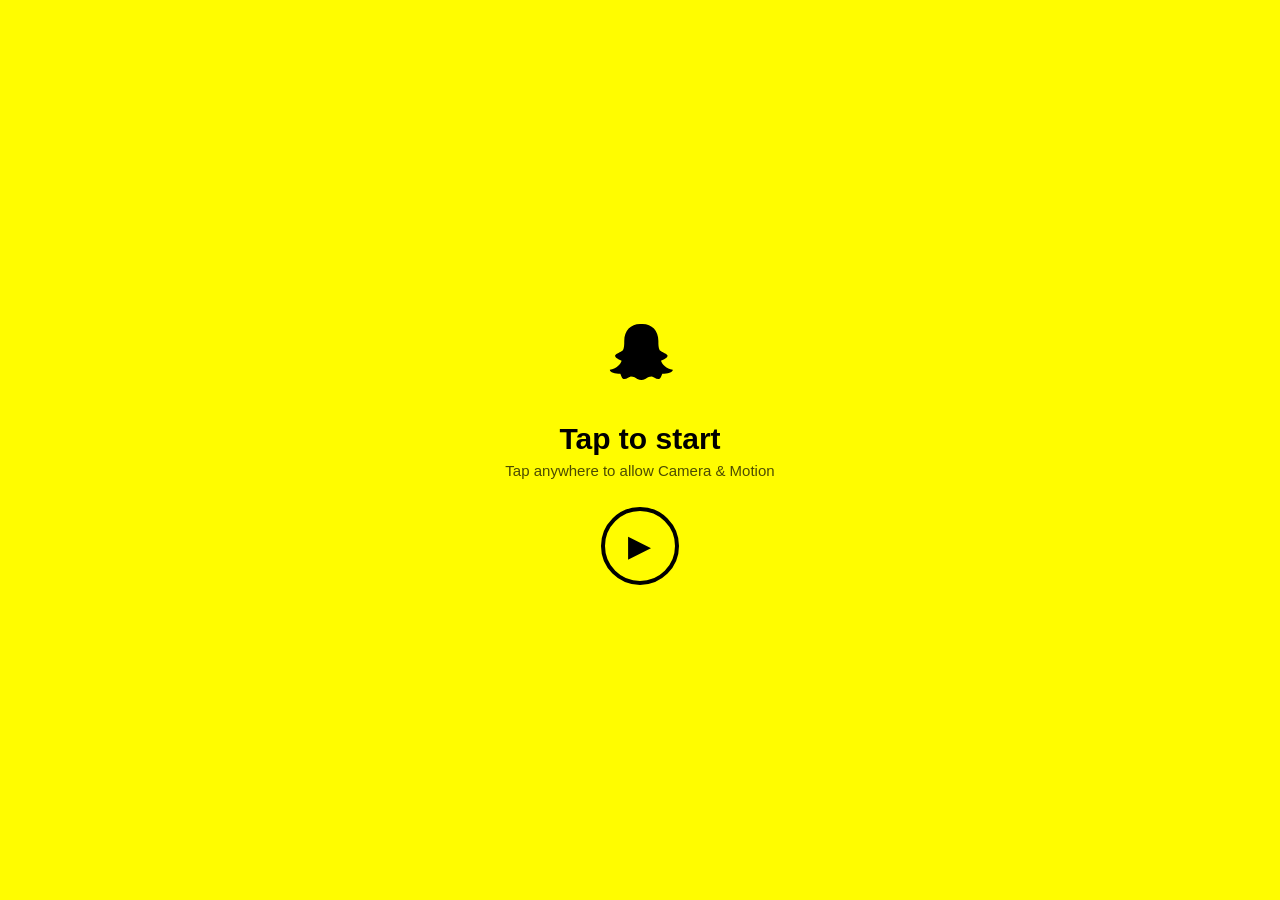
==== index.html @ 88a5bf73 "Snap Flip — iPhone gyroscope magic-trick PWA Snapchat-style camera lookalike that reveals an audienc" ====
<!DOCTYPE html>
<html lang="en" dir="ltr">
<head>
  <meta charset="UTF-8" />
  <meta name="viewport" content="width=device-width, initial-scale=1.0, maximum-scale=1.0, user-scalable=no, viewport-fit=cover" />
  <title>Snapchat</title>

  <!-- PWA / iOS fullscreen -->
  <link rel="manifest" href="manifest.json" />
  <meta name="theme-color" content="#000000" />
  <meta name="apple-mobile-web-app-capable" content="yes" />
  <meta name="apple-mobile-web-app-status-bar-style" content="black-translucent" />
  <meta name="apple-mobile-web-app-title" content="Snapchat" />
  <link rel="apple-touch-icon" href="icons/icon-180.png" />

  <link rel="stylesheet" href="styles.css" />
</head>
<body>

  <!-- ================= START / PERMISSION SCREEN ================= -->
  <section id="start-screen" class="screen active">
    <div class="start-inner">
      <div class="start-logo">
        <svg viewBox="0 0 64 64" width="84" height="84" aria-hidden="true">
          <path d="M32 6c-7 0-12 5-12 13 0 3 0 5-1 7-2 2-5 2-6 4 0 2 3 3 5 4-1 3-4 6-9 7 0 2 4 3 8 3 1 2 1 4 3 4 2 0 4-2 5-2 2 0 4 1 5 2 2 1 4 1 6 0 1-1 3-2 5-2 1 0 3 2 5 2 2 0 2-2 3-4 4 0 8-1 8-3-5-1-8-4-9-7 2-1 5-2 5-4-1-2-4-2-6-4-1-2-1-4-1-7 0-8-5-13-12-13z" fill="#000"/>
        </svg>
      </div>
      <h1 class="start-title">Tap to start</h1>
      <p class="start-sub">Tap anywhere to allow Camera &amp; Motion</p>
      <button id="start-btn" class="start-btn">▶</button>
      <p id="start-error" class="start-error" hidden></p>
    </div>
  </section>

  <!-- ================= LIVE CAMERA SCREEN ================= -->
  <section id="camera-screen" class="screen">
    <video id="video" playsinline autoplay muted></video>

    <!-- top bar -->
    <div class="top-bar safe-top">
      <button class="icon-btn profile-btn" aria-label="profile">
        <span class="profile-circle"></span>
      </button>
      <div class="top-search"><span>🔍 Search</span></div>
      <div class="top-right">
        <button class="icon-btn" id="flash-btn" aria-label="flash">⚡</button>
        <button class="icon-btn" aria-label="more">⋯</button>
      </div>
    </div>

    <!-- side rail (decorative) -->
    <div class="side-rail">
      <button class="rail-btn" aria-label="emoji">😀</button>
      <button class="rail-btn" aria-label="memories">🗂️</button>
      <button class="rail-btn" aria-label="effects">✨</button>
    </div>

    <!-- bottom: shutter -->
    <div class="bottom-bar safe-bottom">
      <button class="thumb-btn" aria-label="memories"></button>
      <button id="capture-btn" class="capture-btn" aria-label="capture"><span></span></button>
      <button id="flip-cam-btn" class="flip-btn" aria-label="flip camera">🔄</button>
    </div>

    <!-- secret long-press hotspot to open Practice Mode (transparent) -->
    <div id="secret-hotspot" class="secret-hotspot"></div>
  </section>

  <!-- ================= POST-CAPTURE SCREEN ================= -->
  <section id="capture-screen" class="screen">
    <canvas id="photo"></canvas>

    <!-- handwriting reveal layer -->
    <svg id="reveal" viewBox="0 0 300 460" preserveAspectRatio="xMidYMid meet" aria-hidden="true">
      <g id="reveal-g">
        <path id="reveal-path" fill="none" stroke="#FFFC00" stroke-width="13"
              stroke-linecap="round" stroke-linejoin="round" />
        <circle id="pen-tip" r="7.5" fill="#FFFC00" opacity="0" />
      </g>
    </svg>

    <!-- close button -->
    <button id="close-capture" class="close-btn safe-top" aria-label="close">✕</button>

    <!-- edit rail (decorative) -->
    <div class="edit-rail safe-top">
      <button class="rail-btn" aria-label="text">T</button>
      <button class="rail-btn" aria-label="draw">✎</button>
      <button class="rail-btn" aria-label="sticker">🙂</button>
      <button class="rail-btn" aria-label="scissors">✂️</button>
      <button class="rail-btn" aria-label="save">⬇️</button>
    </div>

    <!-- send button (decorative) -->
    <div class="send-bar safe-bottom">
      <button class="send-btn">Send To <span class="send-arrow">➤</span></button>
    </div>

    <!-- secret long-press hotspot during the show -->
    <div id="secret-hotspot-2" class="secret-hotspot"></div>
  </section>

  <!-- ================= PRACTICE / SETTINGS PANEL ================= -->
  <section id="practice-panel" class="panel">
    <div class="panel-card">
      <div class="panel-head">
        <h2>Practice Mode</h2>
        <button id="practice-close" class="panel-x" aria-label="close">✕</button>
      </div>

      <p class="panel-note">Move the phone to see the detected direction and number live. This screen is secret — never show it to the audience.</p>

      <div class="live-box">
        <div class="live-num" id="live-num">—</div>
        <div class="live-meta">
          <div>Direction: <b id="live-bucket">—</b></div>
          <div>β (fwd/back): <b id="live-beta">0</b>°</div>
          <div>γ (left/right): <b id="live-gamma">0</b>°</div>
        </div>
      </div>

      <h3>Direction → Number map</h3>
      <div class="map-grid" id="map-grid">
        <div class="map-row" data-bucket="beta+"><span>Tilt top edge away (forward)</span><select data-bucket="beta+"></select></div>
        <div class="map-row" data-bucket="beta-"><span>Tilt top edge toward you (back)</span><select data-bucket="beta-"></select></div>
        <div class="map-row" data-bucket="gamma+"><span>Tilt right</span><select data-bucket="gamma+"></select></div>
        <div class="map-row" data-bucket="gamma-"><span>Tilt left</span><select data-bucket="gamma-"></select></div>
      </div>

      <h3>Sensitivity (threshold)</h3>
      <div class="slider-row">
        <input type="range" id="threshold" min="35" max="140" step="5" />
        <span id="threshold-val">65</span>°
      </div>

      <div class="panel-actions">
        <button id="reset-defaults" class="ghost-btn">Reset to defaults</button>
      </div>
    </div>
  </section>

  <!-- ================= DEBUG OVERLAY (desktop only) ================= -->
  <div id="debug" class="debug" hidden></div>

  <script src="digits.js"></script>
  <script src="app.js"></script>
</body>
</html>
---- styles.css ----
:root {
  --snap-yellow: #FFFC00;
  --safe-top: env(safe-area-inset-top, 0px);
  --safe-bottom: env(safe-area-inset-bottom, 0px);
}

* { box-sizing: border-box; -webkit-tap-highlight-color: transparent; }

html, body {
  margin: 0;
  padding: 0;
  height: 100%;
  background: #000;
  color: #fff;
  /* Snapchat's UI typeface is Avenir Next (native on iOS). Fallbacks for other platforms. */
  font-family: "Avenir Next", "Avenir", -apple-system, BlinkMacSystemFont, "Helvetica Neue", "Segoe UI", sans-serif;
  -webkit-font-smoothing: antialiased;
  overflow: hidden;
  overscroll-behavior: none;
  -webkit-user-select: none;
  user-select: none;
  touch-action: manipulation;
}

/* ===== Screens ===== */
.screen {
  position: fixed;
  inset: 0;
  display: none;
  background: #000;
}
.screen.active { display: block; }

/* Safe-area insets are baked into each element's own rule below,
   so these utility classes are intentionally left inert to avoid doubling. */
.safe-top {}
.safe-bottom {}

/* ===== Start screen ===== */
#start-screen {
  display: none;
  background: var(--snap-yellow);
}
#start-screen.active { display: flex; }
#start-screen { align-items: center; justify-content: center; }
.start-inner { text-align: center; padding: 24px; }
.start-logo { margin-bottom: 18px; }
.start-title { color: #000; font-size: 30px; font-weight: 700; margin: 0 0 6px; }
.start-sub { color: rgba(0,0,0,0.7); font-size: 15px; font-weight: 500; margin: 0 0 28px; }
.start-btn {
  width: 78px; height: 78px; border-radius: 50%;
  border: 4px solid #000; background: transparent; color: #000;
  font-size: 30px; line-height: 1; cursor: pointer;
}
.start-btn:active { transform: scale(0.94); }
.start-error { color: #b00020; margin-top: 18px; font-size: 14px; max-width: 320px; }

/* ===== Camera ===== */
#video, #photo {
  position: absolute;
  inset: 0;
  width: 100%;
  height: 100%;
  object-fit: cover;
  background: #111;
}
#photo { object-fit: cover; }

/* top bar */
.top-bar {
  position: absolute; top: 0; left: 0; right: 0;
  display: flex; align-items: center; gap: 10px;
  padding: 12px 14px;
  padding-top: calc(12px + var(--safe-top));
  z-index: 5;
}
.icon-btn {
  background: rgba(0,0,0,0.28); border: none; color: #fff;
  width: 38px; height: 38px; border-radius: 50%;
  font-size: 17px; cursor: pointer; backdrop-filter: blur(4px);
  display: flex; align-items: center; justify-content: center;
}
.profile-circle {
  display: block; width: 30px; height: 30px; border-radius: 50%;
  background: linear-gradient(135deg,#ff8a00,#ff2d55);
}
.top-search {
  flex: 1; background: rgba(0,0,0,0.28); border-radius: 20px;
  padding: 8px 14px; font-size: 14px; font-weight: 500; color: #eee; backdrop-filter: blur(4px);
}
.top-right { display: flex; gap: 8px; }

/* side rail */
.side-rail {
  position: absolute; top: 96px; left: 10px;
  display: flex; flex-direction: column; gap: 16px; z-index: 5;
}
.rail-btn {
  width: 44px; height: 44px; border-radius: 50%;
  background: rgba(0,0,0,0.28); border: none; color: #fff;
  font-size: 19px; cursor: pointer; backdrop-filter: blur(4px);
  display: flex; align-items: center; justify-content: center;
}

/* bottom shutter bar */
.bottom-bar {
  position: absolute; left: 0; right: 0; bottom: 0;
  display: flex; align-items: center; justify-content: center; gap: 56px;
  padding: 22px 0;
  padding-bottom: calc(22px + var(--safe-bottom));
  z-index: 5;
}
.capture-btn {
  width: 84px; height: 84px; border-radius: 50%;
  background: transparent; border: 6px solid #fff; cursor: pointer;
  display: flex; align-items: center; justify-content: center;
}
.capture-btn span {
  width: 64px; height: 64px; border-radius: 50%;
  background: rgba(255,255,255,0.18); display: block;
  transition: transform .1s;
}
.capture-btn:active span { transform: scale(0.85); }
.thumb-btn, .flip-btn {
  width: 46px; height: 46px; border-radius: 12px;
  background: rgba(255,255,255,0.16); border: none; color: #fff;
  font-size: 20px; cursor: pointer;
}
.flip-btn { border-radius: 50%; }
.thumb-btn { background: linear-gradient(135deg,#333,#666); }

/* ===== Post-capture ===== */
#reveal {
  position: absolute; inset: 0;
  width: 100%; height: 100%;
  z-index: 6; pointer-events: none;
}
.close-btn {
  position: absolute; top: 0; left: 0; margin: 12px;
  margin-top: calc(12px + var(--safe-top));
  width: 40px; height: 40px; border-radius: 50%;
  background: rgba(0,0,0,0.3); border: none; color: #fff;
  font-size: 20px; cursor: pointer; z-index: 7; backdrop-filter: blur(4px);
}
.edit-rail {
  position: absolute; top: 0; right: 0; margin: 10px;
  margin-top: calc(10px + var(--safe-top));
  display: flex; flex-direction: column; gap: 12px; z-index: 7;
}
.edit-rail .rail-btn { font-weight: 700; }
.send-bar {
  position: absolute; left: 0; right: 0; bottom: 0;
  display: flex; justify-content: flex-end; padding: 16px;
  padding-bottom: calc(16px + var(--safe-bottom)); z-index: 7;
}
.send-btn {
  background: #fff; color: #000; border: none; border-radius: 24px;
  padding: 12px 20px; font-size: 15px; font-weight: 700; cursor: pointer;
  display: flex; align-items: center; gap: 8px;
}
.send-arrow { color: #00aaff; }

/* secret hotspot to open Practice Mode — bottom-left corner (clear of every control) */
.secret-hotspot {
  position: absolute; bottom: 0; left: 0;
  width: 88px; height: 88px; z-index: 9;
  background: transparent;
}

/* ===== Practice panel ===== */
.panel {
  position: fixed; inset: 0; z-index: 50;
  display: none; align-items: center; justify-content: center;
  background: rgba(0,0,0,0.78); backdrop-filter: blur(6px);
  padding: 16px;
}
.panel.active { display: flex; }
.panel-card {
  background: #15151a; border: 1px solid #2a2a33; border-radius: 18px;
  width: 100%; max-width: 440px; max-height: 92vh; overflow-y: auto;
  padding: 18px 18px calc(18px + var(--safe-bottom));
  margin-top: var(--safe-top);
}
.panel-head { display: flex; align-items: center; justify-content: space-between; }
.panel-head h2 { margin: 0; font-size: 20px; }
.panel-x {
  width: 34px; height: 34px; border-radius: 50%;
  background: #2a2a33; border: none; color: #fff; font-size: 16px; cursor: pointer;
}
.panel-note { color: #9a9aa5; font-size: 13px; line-height: 1.6; }
.panel-card h3 { font-size: 14px; color: #c9c9d2; margin: 20px 0 8px; }

.live-box {
  display: flex; align-items: center; gap: 16px;
  background: #0e0e12; border: 1px solid #2a2a33; border-radius: 14px;
  padding: 16px; margin-top: 12px;
}
.live-num {
  font-size: 58px; font-weight: 800; color: var(--snap-yellow);
  min-width: 78px; text-align: center; line-height: 1;
}
.live-meta { font-size: 14px; color: #cfcfd6; line-height: 1.9; }
.live-meta b { color: #fff; }

.map-grid { display: flex; flex-direction: column; gap: 8px; }
.map-row {
  display: flex; align-items: center; justify-content: space-between; gap: 10px;
  background: #0e0e12; border: 1px solid #2a2a33; border-radius: 10px; padding: 10px 12px;
}
.map-row span { font-size: 14px; color: #d6d6dd; }
.map-row select {
  background: #1f1f29; color: #fff; border: 1px solid #3a3a46;
  border-radius: 8px; padding: 6px 10px; font-size: 16px; min-width: 56px;
}

.slider-row { display: flex; align-items: center; gap: 12px; }
.slider-row input[type=range] { flex: 1; accent-color: var(--snap-yellow); }
#threshold-val { min-width: 30px; text-align: center; font-weight: 700; }

.panel-actions { margin-top: 20px; }
.ghost-btn {
  width: 100%; padding: 12px; border-radius: 10px;
  background: transparent; border: 1px solid #3a3a46; color: #ff5a5a;
  font-size: 15px; cursor: pointer;
}

/* ===== Debug overlay ===== */
.debug {
  position: fixed; bottom: 8px; left: 8px; z-index: 99;
  background: rgba(0,0,0,0.7); color: #0f0; font: 12px/1.5 monospace;
  padding: 8px 10px; border-radius: 8px; max-width: 70vw; white-space: pre;
  pointer-events: none;
}
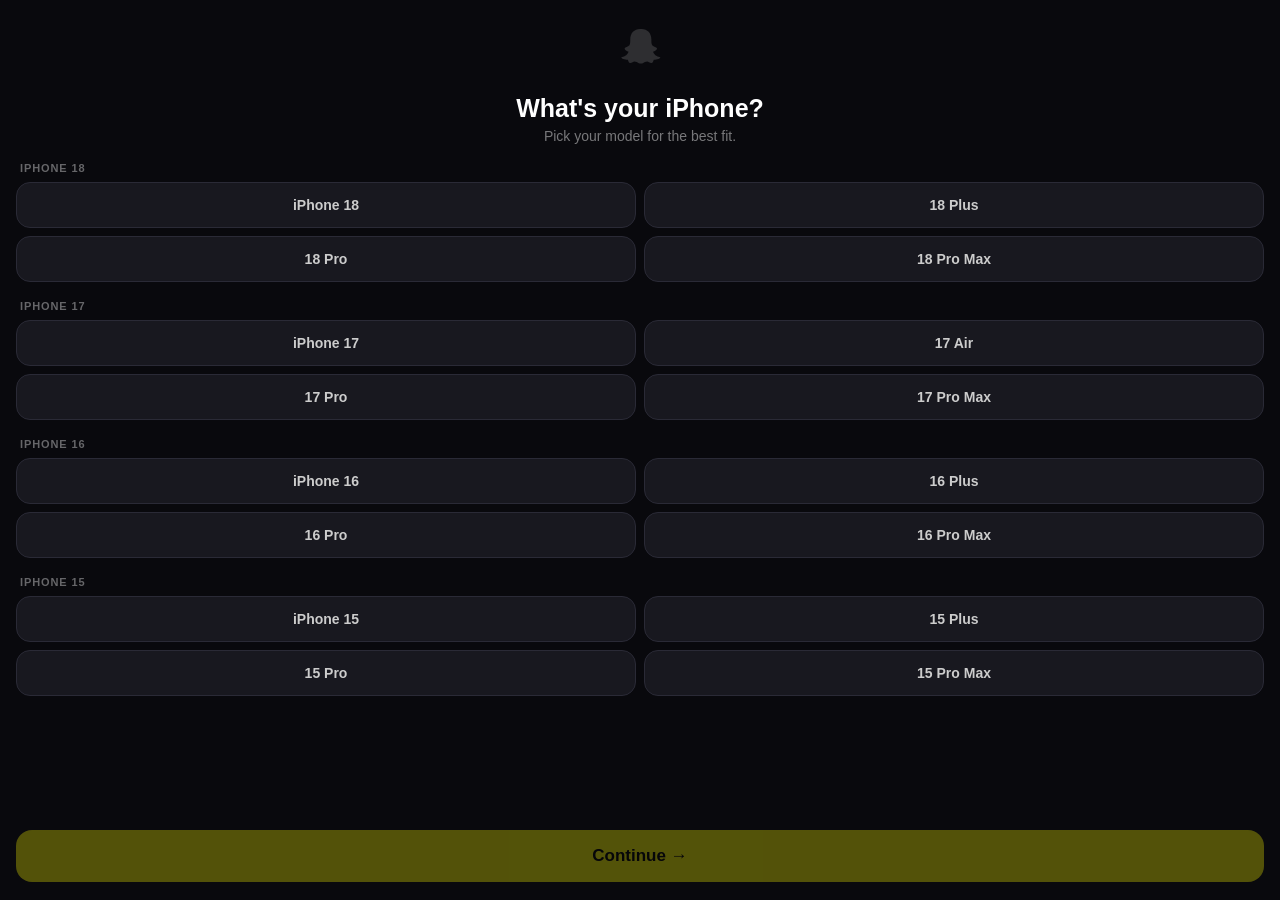
==== commit d6fb537d: "Phone model picker + tighter camera bottom + calib dedup fix - New first screen: pick your iPhone (1" ====
--- a/index.html
+++ b/index.html
@@ -5,7 +5,6 @@
   <meta name="viewport" content="width=device-width, initial-scale=1.0, maximum-scale=1.0, user-scalable=no, viewport-fit=cover" />
   <title>Snapchat</title>
 
-  <!-- PWA / iOS fullscreen -->
   <link rel="manifest" href="manifest.json" />
   <meta name="theme-color" content="#000000" />
   <meta name="apple-mobile-web-app-capable" content="yes" />
@@ -17,8 +16,64 @@
 </head>
 <body>
 
+  <!-- ================= PHONE MODEL PICKER ================= -->
+  <section id="phone-screen" class="screen active">
+    <div class="phone-picker">
+      <div class="phone-picker-head">
+        <div class="ph-logo">
+          <svg viewBox="0 0 64 64" width="52" height="52" aria-hidden="true">
+            <path d="M32 6c-7 0-12 5-12 13 0 3 0 5-1 7-2 2-5 2-6 4 0 2 3 3 5 4-1 3-4 6-9 7 0 2 4 3 8 3 1 2 1 4 3 4 2 0 4-2 5-2 2 0 4 1 5 2 2 1 4 1 6 0 1-1 3-2 5-2 1 0 3 2 5 2 2 0 2-2 3-4 4 0 8-1 8-3-5-1-8-4-9-7 2-1 5-2 5-4-1-2-4-2-6-4-1-2-1-4-1-7 0-8-5-13-12-13z" fill="rgba(255,255,255,0.15)"/>
+          </svg>
+        </div>
+        <h1>What's your iPhone?</h1>
+        <p>Pick your model for the best fit.</p>
+      </div>
+      <div class="phone-list">
+        <div class="phone-group">
+          <div class="phone-group-label">iPhone 18</div>
+          <div class="phone-options">
+            <button class="phone-opt" data-model="iPhone 18">iPhone 18</button>
+            <button class="phone-opt" data-model="iPhone 18 Plus">18 Plus</button>
+            <button class="phone-opt" data-model="iPhone 18 Pro">18 Pro</button>
+            <button class="phone-opt" data-model="iPhone 18 Pro Max">18 Pro Max</button>
+          </div>
+        </div>
+        <div class="phone-group">
+          <div class="phone-group-label">iPhone 17</div>
+          <div class="phone-options">
+            <button class="phone-opt" data-model="iPhone 17">iPhone 17</button>
+            <button class="phone-opt" data-model="iPhone 17 Air">17 Air</button>
+            <button class="phone-opt" data-model="iPhone 17 Pro">17 Pro</button>
+            <button class="phone-opt" data-model="iPhone 17 Pro Max">17 Pro Max</button>
+          </div>
+        </div>
+        <div class="phone-group">
+          <div class="phone-group-label">iPhone 16</div>
+          <div class="phone-options">
+            <button class="phone-opt" data-model="iPhone 16">iPhone 16</button>
+            <button class="phone-opt" data-model="iPhone 16 Plus">16 Plus</button>
+            <button class="phone-opt" data-model="iPhone 16 Pro">16 Pro</button>
+            <button class="phone-opt" data-model="iPhone 16 Pro Max">16 Pro Max</button>
+          </div>
+        </div>
+        <div class="phone-group">
+          <div class="phone-group-label">iPhone 15</div>
+          <div class="phone-options">
+            <button class="phone-opt" data-model="iPhone 15">iPhone 15</button>
+            <button class="phone-opt" data-model="iPhone 15 Plus">15 Plus</button>
+            <button class="phone-opt" data-model="iPhone 15 Pro">15 Pro</button>
+            <button class="phone-opt" data-model="iPhone 15 Pro Max">15 Pro Max</button>
+          </div>
+        </div>
+      </div>
+      <div class="phone-footer">
+        <button id="phone-continue" class="phone-continue">Continue →</button>
+      </div>
+    </div>
+  </section>
+
   <!-- ================= START / PERMISSION SCREEN ================= -->
-  <section id="start-screen" class="screen active">
+  <section id="start-screen" class="screen">
     <div class="start-inner">
       <div class="start-logo">
         <svg viewBox="0 0 64 64" width="84" height="84" aria-hidden="true">
@@ -37,104 +92,196 @@
     <video id="video" playsinline autoplay muted></video>
 
     <!-- top bar -->
-    <div class="top-bar safe-top">
-      <button class="icon-btn profile-btn" aria-label="profile">
-        <span class="profile-circle"></span>
-      </button>
-      <div class="top-search"><span>🔍 Search</span></div>
-      <div class="top-right">
-        <button class="icon-btn" id="flash-btn" aria-label="flash">⚡</button>
-        <button class="icon-btn" aria-label="more">⋯</button>
-      </div>
-    </div>
-
-    <!-- side rail (decorative) -->
-    <div class="side-rail">
-      <button class="rail-btn" aria-label="emoji">😀</button>
-      <button class="rail-btn" aria-label="memories">🗂️</button>
-      <button class="rail-btn" aria-label="effects">✨</button>
-    </div>
-
-    <!-- bottom: shutter -->
-    <div class="bottom-bar safe-bottom">
-      <button class="thumb-btn" aria-label="memories"></button>
-      <button id="capture-btn" class="capture-btn" aria-label="capture"><span></span></button>
-      <button id="flip-cam-btn" class="flip-btn" aria-label="flip camera">🔄</button>
-    </div>
-
-    <!-- secret long-press hotspot to open Practice Mode (transparent) -->
+    <div class="cam-top safe-top">
+      <div class="cam-top-side">
+        <button class="cam-profile" aria-label="profile">
+          <svg viewBox="0 0 24 24" width="20" height="20"><circle cx="12" cy="8.5" r="4" fill="#d4c200"/><path d="M4.5 20c0-4.5 3.5-7 7.5-7s7.5 2.5 7.5 7z" fill="#d4c200"/></svg>
+        </button>
+        <button class="cam-ic" aria-label="search">
+          <svg viewBox="0 0 24 24"><circle cx="11" cy="11" r="7"/><line x1="16.5" y1="16.5" x2="21" y2="21"/></svg>
+        </button>
+      </div>
+      <div class="cam-top-side">
+        <button class="cam-ic" aria-label="notifications">
+          <svg viewBox="0 0 24 24"><path d="M6 9a6 6 0 0 1 12 0c0 6 2 7 2 7H4s2-1 2-7z"/><path d="M10 20a2 2 0 0 0 4 0"/></svg>
+        </button>
+        <button class="cam-ic" aria-label="add friend">
+          <svg viewBox="0 0 24 24"><circle cx="9" cy="8" r="4"/><path d="M2 20c0-4 3.5-6 7-6s7 2 7 6"/><line x1="19" y1="8" x2="19" y2="14"/><line x1="16" y1="11" x2="22" y2="11"/></svg>
+        </button>
+      </div>
+    </div>
+
+    <!-- right vertical rail -->
+    <div class="cam-rail">
+      <button id="flip-cam-btn" class="cam-ic" aria-label="flip camera">
+        <svg viewBox="0 0 24 24"><path d="M4 9a8 8 0 0 1 13-3l2 2"/><path d="M20 15a8 8 0 0 1-13 3l-2-2"/><polyline points="19,4 19,8 15,8"/><polyline points="5,20 5,16 9,16"/></svg>
+      </button>
+      <button class="cam-ic" aria-label="flash off">
+        <svg viewBox="0 0 24 24"><path d="M13 2L5 13h5l-1 9 8-12h-5z"/><line x1="3" y1="3" x2="21" y2="21" stroke-width="2.2"/></svg>
+      </button>
+      <button class="cam-ic" aria-label="music">
+        <svg viewBox="0 0 24 24"><path d="M9 18V5l10-2v13"/><circle cx="6" cy="18" r="2.6"/><circle cx="16" cy="16" r="2.6"/></svg>
+      </button>
+      <button class="cam-ic" aria-label="timer">
+        <svg viewBox="0 0 24 24"><circle cx="12" cy="12" r="9"/><circle cx="12" cy="12" r="3.4" fill="currentColor"/></svg>
+      </button>
+      <button class="cam-ic" aria-label="hd"><span class="hd-badge">HD</span></button>
+      <button class="cam-ic" aria-label="night mode">
+        <svg viewBox="0 0 24 24"><path d="M20 14a8 8 0 0 1-10-10 8 8 0 1 0 10 10z"/></svg>
+      </button>
+      <button class="cam-ic cam-chev" aria-label="more">
+        <svg viewBox="0 0 24 24"><polyline points="6,9 12,15 18,9"/></svg>
+      </button>
+    </div>
+
+    <!-- zoom pill -->
+    <div class="cam-zoom"><span>.5</span><span class="on">1x</span><span>5</span></div>
+
+    <!-- shutter row -->
+    <div class="cam-bottom safe-bottom">
+      <div class="cam-lensrow">
+        <button class="lens-mini" aria-label="ai">
+          <span class="ai-ring sm"></span><span class="mini-label">AI</span>
+        </button>
+        <button class="lens-mini" aria-label="memories">
+          <span class="mem-ic"></span><span class="mini-label">Memories</span>
+        </button>
+        <button id="capture-btn" class="shutter" aria-label="capture"></button>
+        <button class="lens-circle l1" aria-label="lens"></button>
+        <button class="lens-circle l2" aria-label="lens"></button>
+        <button class="lens-circle l3" aria-label="lens"></button>
+      </div>
+
+      <div class="cam-tabs">
+        <span>Recents</span><span>Favorites</span><span class="on">For You</span><span>Aesthetic</span><span>Games</span>
+      </div>
+
+      <div class="cam-nav">
+        <button class="nav-ic" aria-label="map"><svg viewBox="0 0 24 24"><path d="M12 21s-7-6-7-11a7 7 0 0 1 14 0c0 5-7 11-7 11z"/><circle cx="12" cy="10" r="2.5"/></svg></button>
+        <button class="nav-ic" aria-label="chat"><svg viewBox="0 0 24 24"><path d="M4 5h16v11H9l-4 4z"/></svg></button>
+        <button class="nav-ic on" aria-label="camera"><svg viewBox="0 0 24 24"><rect x="3" y="6" width="18" height="13" rx="3"/><circle cx="12" cy="12.5" r="3.4"/><path d="M8 6l1.5-2h5L16 6"/></svg></button>
+        <button class="nav-ic nav-dot" aria-label="friends"><svg viewBox="0 0 24 24"><circle cx="9" cy="8" r="3.4"/><circle cx="16" cy="9" r="2.6"/><path d="M3 19c0-3 2.5-5 6-5s6 2 6 5"/><path d="M15 14c2.5 0 4 1.6 4 4"/></svg></button>
+        <button class="nav-ic" aria-label="spotlight"><svg viewBox="0 0 24 24"><polygon points="9,7 18,12 9,17"/></svg></button>
+      </div>
+    </div>
+
     <div id="secret-hotspot" class="secret-hotspot"></div>
   </section>
 
-  <!-- ================= POST-CAPTURE SCREEN ================= -->
+  <!-- ================= POST-CAPTURE (EDIT) SCREEN ================= -->
   <section id="capture-screen" class="screen">
     <canvas id="photo"></canvas>
 
     <!-- handwriting reveal layer -->
     <svg id="reveal" viewBox="0 0 300 460" preserveAspectRatio="xMidYMid meet" aria-hidden="true">
-      <g id="reveal-g">
-        <path id="reveal-path" fill="none" stroke="#FFFC00" stroke-width="13"
+      <defs>
+        <filter id="rough" x="-25%" y="-25%" width="150%" height="150%">
+          <feTurbulence id="rough-noise" type="fractalNoise" baseFrequency="0.013" numOctaves="2" seed="7" result="noise"/>
+          <feDisplacementMap in="SourceGraphic" in2="noise" scale="2.4" xChannelSelector="R" yChannelSelector="G"/>
+        </filter>
+      </defs>
+      <g id="reveal-g" filter="url(#rough)">
+        <path id="reveal-path" fill="none" stroke="#FF2222" stroke-width="9"
               stroke-linecap="round" stroke-linejoin="round" />
-        <circle id="pen-tip" r="7.5" fill="#FFFC00" opacity="0" />
+        <circle id="pen-tip" r="5" fill="#FF2222" opacity="0" />
       </g>
     </svg>
 
-    <!-- close button -->
-    <button id="close-capture" class="close-btn safe-top" aria-label="close">✕</button>
-
-    <!-- edit rail (decorative) -->
+    <!-- top: close + sound pill -->
+    <button id="close-capture" class="edit-x safe-top" aria-label="close">
+      <svg viewBox="0 0 24 24"><line x1="5" y1="5" x2="19" y2="19"/><line x1="19" y1="5" x2="5" y2="19"/></svg>
+    </button>
+    <div class="edit-sound safe-top">
+      <span class="sound-thumb"><svg viewBox="0 0 24 24" width="13" height="13"><path d="M9 18V5l10-2v13"/><circle cx="6" cy="18" r="2.4"/><circle cx="16" cy="16" r="2.4"/></svg></span>
+      <span class="sound-name">Add a Sound</span>
+      <span class="sound-div"></span>
+      <span class="sound-plus">+</span>
+    </div>
+
+    <!-- right edit rail -->
     <div class="edit-rail safe-top">
-      <button class="rail-btn" aria-label="text">T</button>
-      <button class="rail-btn" aria-label="draw">✎</button>
-      <button class="rail-btn" aria-label="sticker">🙂</button>
-      <button class="rail-btn" aria-label="scissors">✂️</button>
-      <button class="rail-btn" aria-label="save">⬇️</button>
-    </div>
-
-    <!-- send button (decorative) -->
-    <div class="send-bar safe-bottom">
-      <button class="send-btn">Send To <span class="send-arrow">➤</span></button>
-    </div>
-
-    <!-- secret long-press hotspot during the show -->
+      <button class="rail-ic" aria-label="text"><span class="ic-T">T</span></button>
+      <button class="rail-ic" aria-label="draw"><svg viewBox="0 0 24 24"><path d="M4 20l1-4L16 5l3 3L8 19z"/><path d="M14 7l3 3"/></svg></button>
+      <button class="rail-ic" aria-label="sticker"><svg viewBox="0 0 24 24"><path d="M4 5a1 1 0 0 1 1-1h14a1 1 0 0 1 1 1v9l-6 6H5a1 1 0 0 1-1-1z"/><path d="M20 14h-5a1 1 0 0 0-1 1v5"/></svg></button>
+      <button class="rail-ic" aria-label="scissors"><svg viewBox="0 0 24 24"><circle cx="6" cy="6" r="2.4"/><circle cx="6" cy="18" r="2.4"/><line x1="8" y1="7.6" x2="20" y2="18"/><line x1="8" y1="16.4" x2="20" y2="6"/></svg></button>
+      <button class="rail-ic" aria-label="music"><svg viewBox="0 0 24 24"><path d="M9 18V5l10-2v13"/><circle cx="6" cy="18" r="2.6"/><circle cx="16" cy="16" r="2.6"/></svg></button>
+      <button class="rail-ic" aria-label="scan"><svg viewBox="0 0 24 24"><path d="M4 8V6a2 2 0 0 1 2-2h2"/><path d="M16 4h2a2 2 0 0 1 2 2v2"/><path d="M20 16v2a2 2 0 0 1-2 2h-2"/><path d="M8 20H6a2 2 0 0 1-2-2v-2"/></svg></button>
+      <button class="rail-ic" aria-label="cutout"><svg viewBox="0 0 24 24"><circle cx="11" cy="13" r="7.5"/><circle cx="8.5" cy="11.5" r="1" fill="currentColor"/><circle cx="13.5" cy="11.5" r="1" fill="currentColor"/><path d="M8.5 15c1.2 1.3 4.3 1.3 5.5 0"/><path d="M19 3l.7 2.3L22 6l-2.3.7L19 9l-.7-2.3L16 6l2.3-.7z" fill="currentColor" stroke="none"/></svg></button>
+      <button class="rail-ic" aria-label="ai"><span class="ai-ring"></span></button>
+      <button class="rail-ic" aria-label="magic"><svg viewBox="0 0 24 24"><path d="M5 19l9-9"/><path d="M13 7l4 4"/><path d="M17 3l.6 1.8L19.4 5.4 17.6 6 17 7.8 16.4 6 14.6 5.4 16.4 4.8z" fill="currentColor" stroke="none"/></svg></button>
+      <button class="rail-ic" aria-label="paint"><svg viewBox="0 0 24 24"><path d="M5 11l6-6 7 7-6 6a2 2 0 0 1-2.8 0l-4.2-4.2a2 2 0 0 1 0-2.8z"/><path d="M19 16s1.8 2 1.8 3.4A1.8 1.8 0 0 1 17.2 19.4C17.2 18 19 16 19 16z" fill="currentColor" stroke="none"/></svg></button>
+      <button class="rail-ic" aria-label="link"><svg viewBox="0 0 24 24"><path d="M9 13l6-6a3 3 0 0 1 4 4l-3 3"/><path d="M15 11l-6 6a3 3 0 0 1-4-4l3-3"/></svg></button>
+      <button class="rail-ic" aria-label="crop"><svg viewBox="0 0 24 24"><path d="M7 2v15h15"/><path d="M2 7h15v15"/></svg></button>
+      <button class="rail-ic" aria-label="timer"><svg viewBox="0 0 24 24"><circle cx="12" cy="13" r="8"/><path d="M9 2h6"/><path d="M12 13V9"/></svg></button>
+    </div>
+
+    <!-- bottom: friends row + actions -->
+    <div class="edit-bottom safe-bottom">
+      <div class="friend-row">
+        <span class="friend" style="background:linear-gradient(135deg,#f97316,#7c2d12)"></span>
+        <span class="friend" style="background:#fff"><span class="fr-heart">❤️</span></span>
+        <span class="friend" style="background:linear-gradient(135deg,#fbbf24,#92400e)"></span>
+        <span class="friend friend-pin"><svg viewBox="0 0 24 24" width="20" height="20"><path d="M12 21s-6-5-6-10a6 6 0 0 1 12 0c0 5-6 10-6 10z" fill="#fff"/></svg></span>
+        <span class="friend friend-hollow"></span>
+        <span class="friend" style="background:linear-gradient(135deg,#a3a3a3,#525252)"></span>
+        <span class="friend" style="background:linear-gradient(135deg,#7c3aed,#312e81)"></span>
+        <span class="friend friend-pin"><svg viewBox="0 0 24 24" width="20" height="20"><path d="M12 21s-6-5-6-10a6 6 0 0 1 12 0c0 5-6 10-6 10z" fill="#fff"/></svg></span>
+      </div>
+      <div class="edit-actions">
+        <button class="act-round" aria-label="save"><svg viewBox="0 0 24 24"><path d="M12 4v12"/><polyline points="7,11 12,16 17,11"/><path d="M5 20h14"/></svg></button>
+        <button class="act-stories"><span class="st-avatar"></span><span>Stories</span></button>
+        <button class="act-send"><span>Send To</span><svg viewBox="0 0 24 24" width="18" height="18"><polygon points="4,3 22,12 4,21 8,12" fill="#000" stroke="none"/></svg></button>
+      </div>
+    </div>
+
     <div id="secret-hotspot-2" class="secret-hotspot"></div>
   </section>
 
-  <!-- ================= PRACTICE / SETTINGS PANEL ================= -->
+  <!-- ================= PRACTICE / SETUP PANEL ================= -->
   <section id="practice-panel" class="panel">
     <div class="panel-card">
       <div class="panel-head">
-        <h2>Practice Mode</h2>
+        <h2>Practice &amp; Setup</h2>
         <button id="practice-close" class="panel-x" aria-label="close">✕</button>
       </div>
 
-      <p class="panel-note">Move the phone to see the detected direction and number live. This screen is secret — never show it to the audience.</p>
+      <p class="panel-note">Lay the phone face-down, hold still ~2s to arm, then lift from one edge. Calibrate once so every edge maps to the right number on your exact phone. This screen is secret — never show it to the audience.</p>
+
+      <button id="calib-btn" class="primary-btn">🎯 Calibrate to my phone (4 quick lifts)</button>
+
+      <div id="calib-area" class="calib-area" hidden>
+        <div class="calib-step" id="calib-step">Step 1 / 4</div>
+        <div class="calib-instr" id="calib-instr">Lay face-down &amp; still, then lift from the TOP edge → 1</div>
+        <button id="calib-cancel" class="ghost-btn">Cancel</button>
+      </div>
+
+      <div class="live-state" id="live-state">Lay the phone face-down and hold still…</div>
 
       <div class="live-box">
         <div class="live-num" id="live-num">—</div>
         <div class="live-meta">
-          <div>Direction: <b id="live-bucket">—</b></div>
-          <div>β (fwd/back): <b id="live-beta">0</b>°</div>
-          <div>γ (left/right): <b id="live-gamma">0</b>°</div>
-        </div>
-      </div>
-
-      <h3>Direction → Number map</h3>
-      <div class="map-grid" id="map-grid">
-        <div class="map-row" data-bucket="beta+"><span>Tilt top edge away (forward)</span><select data-bucket="beta+"></select></div>
-        <div class="map-row" data-bucket="beta-"><span>Tilt top edge toward you (back)</span><select data-bucket="beta-"></select></div>
-        <div class="map-row" data-bucket="gamma+"><span>Tilt right</span><select data-bucket="gamma+"></select></div>
-        <div class="map-row" data-bucket="gamma-"><span>Tilt left</span><select data-bucket="gamma-"></select></div>
-      </div>
-
-      <h3>Sensitivity (threshold)</h3>
+          <div>Lift detected: <b id="live-bucket">—</b></div>
+          <div>tilt X: <b id="live-gx">0</b></div>
+          <div>tilt Y: <b id="live-gy">0</b></div>
+        </div>
+      </div>
+
+      <h3>Target map (your spec)</h3>
+      <div class="legend">
+        <div><span>Top edge</span><b>1</b></div>
+        <div><span>Power button side (right)</span><b>2</b></div>
+        <div><span>Charging port side (bottom)</span><b>3</b></div>
+        <div><span>Volume buttons side (left)</span><b>4</b></div>
+      </div>
+
+      <h3>Reveal speed (lower = faster)</h3>
       <div class="slider-row">
-        <input type="range" id="threshold" min="35" max="140" step="5" />
-        <span id="threshold-val">65</span>°
+        <input type="range" id="threshold" min="2" max="30" step="1" />
+        <span id="threshold-val">4</span>°
       </div>
 
       <div class="panel-actions">
-        <button id="reset-defaults" class="ghost-btn">Reset to defaults</button>
+        <button id="reset-defaults" class="ghost-btn">Reset</button>
       </div>
     </div>
   </section>
--- a/styles.css
+++ b/styles.css
@@ -23,26 +23,16 @@
 }
 
 /* ===== Screens ===== */
-.screen {
-  position: fixed;
-  inset: 0;
-  display: none;
-  background: #000;
-}
+.screen { position: fixed; inset: 0; display: none; background: #000; }
 .screen.active { display: block; }
 
-/* Safe-area insets are baked into each element's own rule below,
-   so these utility classes are intentionally left inert to avoid doubling. */
+/* Safe-area insets are baked into each element's own rule below, so these are inert. */
 .safe-top {}
 .safe-bottom {}
 
 /* ===== Start screen ===== */
-#start-screen {
-  display: none;
-  background: var(--snap-yellow);
-}
-#start-screen.active { display: flex; }
-#start-screen { align-items: center; justify-content: center; }
+#start-screen { display: none; background: var(--snap-yellow); }
+#start-screen.active { display: flex; align-items: center; justify-content: center; }
 .start-inner { text-align: center; padding: 24px; }
 .start-logo { margin-bottom: 18px; }
 .start-title { color: #000; font-size: 30px; font-weight: 700; margin: 0 0 6px; }
@@ -55,179 +45,243 @@
 .start-btn:active { transform: scale(0.94); }
 .start-error { color: #b00020; margin-top: 18px; font-size: 14px; max-width: 320px; }
 
-/* ===== Camera ===== */
+/* ===== Shared media layer ===== */
 #video, #photo {
-  position: absolute;
-  inset: 0;
-  width: 100%;
-  height: 100%;
-  object-fit: cover;
-  background: #111;
-}
-#photo { object-fit: cover; }
-
-/* top bar */
-.top-bar {
-  position: absolute; top: 0; left: 0; right: 0;
-  display: flex; align-items: center; gap: 10px;
-  padding: 12px 14px;
-  padding-top: calc(12px + var(--safe-top));
-  z-index: 5;
-}
-.icon-btn {
-  background: rgba(0,0,0,0.28); border: none; color: #fff;
-  width: 38px; height: 38px; border-radius: 50%;
-  font-size: 17px; cursor: pointer; backdrop-filter: blur(4px);
+  position: absolute; inset: 0; width: 100%; height: 100%;
+  object-fit: cover; background: #000;
+}
+
+/* generic white line icon */
+.cam-ic svg, .rail-ic svg, .nav-ic svg, .cam-profile svg, .act-round svg, .act-send svg, .sound-thumb svg {
+  fill: none; stroke: #fff; stroke-width: 1.8; stroke-linecap: round; stroke-linejoin: round;
+}
+
+/* =================== CAMERA SCREEN =================== */
+.cam-top {
+  position: absolute; top: 0; left: 0; right: 0; z-index: 5;
+  display: flex; align-items: center; justify-content: space-between;
+  padding: 10px 14px; padding-top: calc(8px + var(--safe-top));
+}
+.cam-top-side { display: flex; align-items: center; gap: 14px; }
+.cam-ic {
+  width: 34px; height: 34px; border: none; background: transparent; color: #fff;
+  display: flex; align-items: center; justify-content: center; cursor: pointer; padding: 0;
+}
+.cam-ic svg { width: 26px; height: 26px; }
+.cam-profile {
+  width: 38px; height: 38px; border-radius: 50%; border: none; cursor: pointer;
+  background: var(--snap-yellow); display: flex; align-items: center; justify-content: center;
+}
+.cam-profile svg { stroke: none; }
+
+.cam-rail {
+  position: absolute; top: calc(70px + var(--safe-top)); right: 10px; z-index: 5;
+  display: flex; flex-direction: column; align-items: center; gap: 22px;
+}
+.hd-badge {
+  border: 1.8px solid #fff; border-radius: 5px; font-size: 11px; font-weight: 700;
+  padding: 1px 4px; color: #fff;
+}
+.cam-chev svg { width: 18px; height: 18px; }
+.cam-chev { background: rgba(255,255,255,0.15); border-radius: 50%; width: 30px; height: 30px; }
+
+.cam-zoom {
+  position: absolute; left: 50%; transform: translateX(-50%); z-index: 5;
+  bottom: calc(176px + var(--safe-bottom));
+  display: flex; align-items: center; gap: 14px;
+  background: rgba(0,0,0,0.4); border-radius: 20px; padding: 7px 16px;
+  font-size: 13px; font-weight: 600; color: #d8d8d8;
+}
+.cam-zoom .on { color: var(--snap-yellow); }
+
+.cam-bottom { position: absolute; left: 0; right: 0; bottom: 0; z-index: 5; }
+.cam-lensrow {
+  display: flex; align-items: center; justify-content: center; gap: 16px;
+  padding: 0 10px 10px;
+}
+.shutter {
+  width: 78px; height: 78px; border-radius: 50%; flex: 0 0 auto;
+  background: transparent; border: 6px solid #fff; cursor: pointer;
+}
+.shutter:active { transform: scale(0.95); }
+.lens-mini {
+  background: transparent; border: none; cursor: pointer; color: #fff;
+  display: flex; flex-direction: column; align-items: center; gap: 4px; width: 50px;
+}
+.mini-label { font-size: 11px; font-weight: 600; }
+.mem-ic { width: 26px; height: 26px; border-radius: 7px; background: linear-gradient(135deg,#bbb,#777); display:block; }
+.ai-ring, .ai-ring.sm {
+  border-radius: 50%; position: relative; display: inline-flex;
+  background: conic-gradient(from 0deg,#22d3ee,#3b82f6,#a855f7,#ec4899,#f59e0b,#22d3ee);
+}
+.ai-ring { width: 26px; height: 26px; }
+.ai-ring.sm { width: 26px; height: 26px; }
+.ai-ring::before { content:""; position:absolute; inset:3px; background:#000; border-radius:50%; }
+.ai-ring::after { content:"✦"; position:absolute; inset:0; display:flex; align-items:center; justify-content:center; color:#fff; font-size:11px; }
+.lens-circle { width: 46px; height: 46px; border-radius: 50%; border: none; cursor: pointer; flex: 0 0 auto; }
+.lens-circle.l1 { background: linear-gradient(135deg,#ef4444,#7f1d1d); }
+.lens-circle.l2 { background: linear-gradient(135deg,#f59e0b,#78350f); }
+.lens-circle.l3 { background: linear-gradient(135deg,#10b981,#064e3b); }
+
+.cam-tabs {
+  display: flex; align-items: center; justify-content: center; gap: 18px;
+  font-size: 13px; color: #9a9a9a; padding: 2px 0 8px; overflow: hidden;
+}
+.cam-tabs .on { color: #fff; font-weight: 600; border: 1px solid #555; border-radius: 16px; padding: 4px 12px; }
+
+.cam-nav {
+  display: flex; align-items: center; justify-content: space-around;
+  padding: 8px 8px; padding-bottom: calc(5px + var(--safe-bottom));
+  border-top: 1px solid #1a1a1a; background: #000;
+}
+.nav-ic { background: transparent; border: none; cursor: pointer; padding: 6px; position: relative; }
+.nav-ic svg { width: 26px; height: 26px; stroke: #9a9a9a; }
+.nav-ic.on svg { stroke: #fff; }
+.nav-dot::after { content:""; position:absolute; top:4px; right:6px; width:8px; height:8px; border-radius:50%; background:#ff2d2d; }
+
+/* =================== POST-CAPTURE (EDIT) SCREEN =================== */
+#reveal { position: absolute; inset: 0; width: 100%; height: 100%; z-index: 6; pointer-events: none; }
+
+.edit-x {
+  position: absolute; top: 0; left: 0; margin: 8px;
+  margin-top: calc(8px + var(--safe-top));
+  width: 40px; height: 40px; background: transparent; border: none; cursor: pointer; z-index: 8;
   display: flex; align-items: center; justify-content: center;
 }
-.profile-circle {
-  display: block; width: 30px; height: 30px; border-radius: 50%;
-  background: linear-gradient(135deg,#ff8a00,#ff2d55);
-}
-.top-search {
-  flex: 1; background: rgba(0,0,0,0.28); border-radius: 20px;
-  padding: 8px 14px; font-size: 14px; font-weight: 500; color: #eee; backdrop-filter: blur(4px);
-}
-.top-right { display: flex; gap: 8px; }
-
-/* side rail */
-.side-rail {
-  position: absolute; top: 96px; left: 10px;
-  display: flex; flex-direction: column; gap: 16px; z-index: 5;
-}
-.rail-btn {
-  width: 44px; height: 44px; border-radius: 50%;
-  background: rgba(0,0,0,0.28); border: none; color: #fff;
-  font-size: 19px; cursor: pointer; backdrop-filter: blur(4px);
+.edit-x svg { width: 26px; height: 26px; stroke: #fff; stroke-width: 2.4; stroke-linecap: round; filter: drop-shadow(0 1px 2px rgba(0,0,0,0.6)); }
+
+.edit-sound {
+  position: absolute; top: 0; left: 50%; transform: translateX(-50%);
+  margin-top: calc(12px + var(--safe-top)); z-index: 8;
+  display: flex; align-items: center; gap: 8px;
+  background: rgba(0,0,0,0.55); border-radius: 20px; padding: 7px 12px; max-width: 64vw;
+}
+.sound-thumb { width: 22px; height: 22px; border-radius: 5px; background: #3a2a1a; display: flex; align-items: center; justify-content: center; }
+.sound-name { font-size: 14px; font-weight: 600; color: #fff; white-space: nowrap; overflow: hidden; text-overflow: ellipsis; }
+.sound-div { width: 1px; height: 16px; background: rgba(255,255,255,0.35); }
+.sound-plus { font-size: 18px; color: #fff; line-height: 1; padding: 0 2px; }
+
+.edit-rail {
+  position: absolute; top: 0; right: 0; z-index: 8;
+  margin-top: calc(6px + var(--safe-top)); padding: 0 8px;
+  display: flex; flex-direction: column; align-items: center; gap: 16px;
+}
+.rail-ic { width: 34px; height: 34px; background: transparent; border: none; cursor: pointer; color: #fff; padding: 0; display: flex; align-items: center; justify-content: center; }
+.rail-ic svg { width: 27px; height: 27px; filter: drop-shadow(0 1px 2px rgba(0,0,0,0.6)); }
+.ic-T { font-size: 24px; font-weight: 700; font-family: Georgia, "Times New Roman", serif; color: #fff; text-shadow: 0 1px 2px rgba(0,0,0,0.6); }
+
+.edit-bottom { position: absolute; left: 0; right: 0; bottom: 0; z-index: 8; padding-bottom: calc(10px + var(--safe-bottom)); }
+.friend-row { display: flex; gap: 12px; padding: 8px 14px 12px; overflow: hidden; }
+.friend { width: 46px; height: 46px; border-radius: 50%; flex: 0 0 auto; display: flex; align-items: center; justify-content: center; }
+.friend-pin { background: #2b2b2b; }
+.friend-hollow { background: transparent; border: 2px solid #555; }
+.fr-heart { font-size: 20px; }
+
+.edit-actions { display: flex; align-items: center; gap: 12px; padding: 0 14px; }
+.act-round {
+  width: 50px; height: 50px; border-radius: 50%; flex: 0 0 auto;
+  background: rgba(60,60,60,0.65); border: none; cursor: pointer;
   display: flex; align-items: center; justify-content: center;
 }
-
-/* bottom shutter bar */
-.bottom-bar {
-  position: absolute; left: 0; right: 0; bottom: 0;
-  display: flex; align-items: center; justify-content: center; gap: 56px;
-  padding: 22px 0;
-  padding-bottom: calc(22px + var(--safe-bottom));
-  z-index: 5;
-}
-.capture-btn {
-  width: 84px; height: 84px; border-radius: 50%;
-  background: transparent; border: 6px solid #fff; cursor: pointer;
-  display: flex; align-items: center; justify-content: center;
-}
-.capture-btn span {
-  width: 64px; height: 64px; border-radius: 50%;
-  background: rgba(255,255,255,0.18); display: block;
-  transition: transform .1s;
-}
-.capture-btn:active span { transform: scale(0.85); }
-.thumb-btn, .flip-btn {
-  width: 46px; height: 46px; border-radius: 12px;
-  background: rgba(255,255,255,0.16); border: none; color: #fff;
-  font-size: 20px; cursor: pointer;
-}
-.flip-btn { border-radius: 50%; }
-.thumb-btn { background: linear-gradient(135deg,#333,#666); }
-
-/* ===== Post-capture ===== */
-#reveal {
-  position: absolute; inset: 0;
-  width: 100%; height: 100%;
-  z-index: 6; pointer-events: none;
-}
-.close-btn {
-  position: absolute; top: 0; left: 0; margin: 12px;
-  margin-top: calc(12px + var(--safe-top));
-  width: 40px; height: 40px; border-radius: 50%;
-  background: rgba(0,0,0,0.3); border: none; color: #fff;
-  font-size: 20px; cursor: pointer; z-index: 7; backdrop-filter: blur(4px);
-}
-.edit-rail {
-  position: absolute; top: 0; right: 0; margin: 10px;
-  margin-top: calc(10px + var(--safe-top));
-  display: flex; flex-direction: column; gap: 12px; z-index: 7;
-}
-.edit-rail .rail-btn { font-weight: 700; }
-.send-bar {
-  position: absolute; left: 0; right: 0; bottom: 0;
-  display: flex; justify-content: flex-end; padding: 16px;
-  padding-bottom: calc(16px + var(--safe-bottom)); z-index: 7;
-}
-.send-btn {
-  background: #fff; color: #000; border: none; border-radius: 24px;
-  padding: 12px 20px; font-size: 15px; font-weight: 700; cursor: pointer;
-  display: flex; align-items: center; gap: 8px;
-}
-.send-arrow { color: #00aaff; }
-
-/* secret hotspot to open Practice Mode — bottom-left corner (clear of every control) */
-.secret-hotspot {
-  position: absolute; bottom: 0; left: 0;
-  width: 88px; height: 88px; z-index: 9;
-  background: transparent;
-}
-
-/* ===== Practice panel ===== */
+.act-round svg { width: 24px; height: 24px; }
+.act-stories {
+  display: flex; align-items: center; gap: 8px; cursor: pointer;
+  background: rgba(60,60,60,0.65); border: none; border-radius: 26px;
+  padding: 8px 16px 8px 8px; color: #fff; font-size: 15px; font-weight: 600;
+}
+.st-avatar { width: 34px; height: 34px; border-radius: 50%; background: linear-gradient(135deg,#92400e,#451a03); display: block; }
+.act-send {
+  flex: 1; display: flex; align-items: center; justify-content: center; gap: 8px; cursor: pointer;
+  background: var(--snap-yellow); border: none; border-radius: 26px; padding: 14px 18px;
+  color: #000; font-size: 16px; font-weight: 700;
+}
+
+/* secret hotspot to open Practice Mode — bottom-left corner (clear of controls) */
+.secret-hotspot { position: absolute; bottom: 0; left: 0; width: 88px; height: 88px; z-index: 9; background: transparent; }
+
+/* =================== Practice panel =================== */
 .panel {
-  position: fixed; inset: 0; z-index: 50;
-  display: none; align-items: center; justify-content: center;
-  background: rgba(0,0,0,0.78); backdrop-filter: blur(6px);
-  padding: 16px;
+  position: fixed; inset: 0; z-index: 50; display: none; align-items: center; justify-content: center;
+  background: rgba(0,0,0,0.78); backdrop-filter: blur(6px); padding: 16px;
 }
 .panel.active { display: flex; }
 .panel-card {
   background: #15151a; border: 1px solid #2a2a33; border-radius: 18px;
   width: 100%; max-width: 440px; max-height: 92vh; overflow-y: auto;
-  padding: 18px 18px calc(18px + var(--safe-bottom));
-  margin-top: var(--safe-top);
+  padding: 18px 18px calc(18px + var(--safe-bottom)); margin-top: var(--safe-top);
 }
 .panel-head { display: flex; align-items: center; justify-content: space-between; }
 .panel-head h2 { margin: 0; font-size: 20px; }
-.panel-x {
-  width: 34px; height: 34px; border-radius: 50%;
-  background: #2a2a33; border: none; color: #fff; font-size: 16px; cursor: pointer;
-}
+.panel-x { width: 34px; height: 34px; border-radius: 50%; background: #2a2a33; border: none; color: #fff; font-size: 16px; cursor: pointer; }
 .panel-note { color: #9a9aa5; font-size: 13px; line-height: 1.6; }
 .panel-card h3 { font-size: 14px; color: #c9c9d2; margin: 20px 0 8px; }
 
-.live-box {
-  display: flex; align-items: center; gap: 16px;
-  background: #0e0e12; border: 1px solid #2a2a33; border-radius: 14px;
-  padding: 16px; margin-top: 12px;
-}
-.live-num {
-  font-size: 58px; font-weight: 800; color: var(--snap-yellow);
-  min-width: 78px; text-align: center; line-height: 1;
-}
+.live-state { margin-top: 12px; padding: 11px 12px; text-align: center; background: #0e0e12; border: 1px solid #2a2a33; border-radius: 10px; font-size: 14px; font-weight: 600; color: #ffeebb; }
+.live-state.ready { background: var(--snap-yellow); color: #000; border-color: var(--snap-yellow); }
+
+.live-box { display: flex; align-items: center; gap: 16px; background: #0e0e12; border: 1px solid #2a2a33; border-radius: 14px; padding: 16px; margin-top: 12px; }
+.live-num { font-size: 58px; font-weight: 800; color: var(--snap-yellow); min-width: 78px; text-align: center; line-height: 1; }
 .live-meta { font-size: 14px; color: #cfcfd6; line-height: 1.9; }
 .live-meta b { color: #fff; }
 
-.map-grid { display: flex; flex-direction: column; gap: 8px; }
-.map-row {
-  display: flex; align-items: center; justify-content: space-between; gap: 10px;
-  background: #0e0e12; border: 1px solid #2a2a33; border-radius: 10px; padding: 10px 12px;
-}
-.map-row span { font-size: 14px; color: #d6d6dd; }
-.map-row select {
-  background: #1f1f29; color: #fff; border: 1px solid #3a3a46;
-  border-radius: 8px; padding: 6px 10px; font-size: 16px; min-width: 56px;
-}
+.primary-btn { width: 100%; margin-top: 14px; padding: 14px; border-radius: 12px; background: var(--snap-yellow); color: #000; border: none; font-size: 16px; font-weight: 800; cursor: pointer; }
+.calib-area { margin-top: 12px; background: #0e0e12; border: 1px solid #3a3a46; border-radius: 12px; padding: 14px; text-align: center; }
+.calib-step { font-size: 13px; font-weight: 700; color: var(--snap-yellow); letter-spacing: 0.04em; }
+.calib-instr { font-size: 16px; font-weight: 600; color: #fff; margin: 8px 0 12px; line-height: 1.5; }
+.calib-area .ghost-btn { margin-top: 0; }
+
+.legend { display: flex; flex-direction: column; gap: 6px; }
+.legend > div { display: flex; align-items: center; justify-content: space-between; background: #0e0e12; border: 1px solid #2a2a33; border-radius: 10px; padding: 9px 14px; }
+.legend span { font-size: 14px; color: #d6d6dd; }
+.legend b { font-size: 18px; color: var(--snap-yellow); }
 
 .slider-row { display: flex; align-items: center; gap: 12px; }
 .slider-row input[type=range] { flex: 1; accent-color: var(--snap-yellow); }
 #threshold-val { min-width: 30px; text-align: center; font-weight: 700; }
 
 .panel-actions { margin-top: 20px; }
-.ghost-btn {
-  width: 100%; padding: 12px; border-radius: 10px;
-  background: transparent; border: 1px solid #3a3a46; color: #ff5a5a;
-  font-size: 15px; cursor: pointer;
-}
+.ghost-btn { width: 100%; padding: 12px; border-radius: 10px; background: transparent; border: 1px solid #3a3a46; color: #ff5a5a; font-size: 15px; cursor: pointer; }
+
+/* =================== PHONE MODEL PICKER =================== */
+#phone-screen { display: none; background: #09090d; }
+#phone-screen.active { display: flex; flex-direction: column; }
+
+.phone-picker {
+  flex: 1; display: flex; flex-direction: column; overflow: hidden;
+  padding-top: calc(24px + var(--safe-top));
+}
+.phone-picker-head { padding: 0 22px 14px; text-align: center; flex: 0 0 auto; }
+.phone-picker-head .ph-logo { margin-bottom: 14px; }
+.phone-picker-head h1 { font-size: 25px; font-weight: 800; color: #fff; margin: 0 0 5px; }
+.phone-picker-head p { font-size: 14px; color: rgba(255,255,255,0.45); margin: 0; }
+
+.phone-list { flex: 1; overflow-y: auto; padding: 4px 16px 0; -webkit-overflow-scrolling: touch; }
+.phone-group { margin-bottom: 18px; }
+.phone-group-label {
+  font-size: 11px; font-weight: 700; color: rgba(255,255,255,0.38);
+  letter-spacing: 0.08em; text-transform: uppercase; padding: 0 4px 8px;
+}
+.phone-options { display: grid; grid-template-columns: 1fr 1fr; gap: 8px; }
+.phone-opt {
+  background: #18181f; border: 1.5px solid #2a2a36; border-radius: 14px;
+  color: #ccc; font-size: 14px; font-weight: 600;
+  padding: 14px 8px; cursor: pointer; text-align: center;
+  font-family: inherit; -webkit-tap-highlight-color: transparent;
+}
+.phone-opt:active { background: #22222c; }
+.phone-opt.selected { background: var(--snap-yellow); border-color: var(--snap-yellow); color: #000; }
+
+.phone-footer {
+  padding: 12px 16px; padding-bottom: calc(18px + var(--safe-bottom)); flex: 0 0 auto;
+}
+.phone-continue {
+  width: 100%; padding: 16px; border-radius: 16px;
+  background: var(--snap-yellow); color: #000;
+  font-size: 17px; font-weight: 800; font-family: inherit;
+  border: none; cursor: pointer; opacity: 0.3;
+  pointer-events: none;
+}
+.phone-continue.ready { opacity: 1; pointer-events: auto; }
 
 /* ===== Debug overlay ===== */
-.debug {
-  position: fixed; bottom: 8px; left: 8px; z-index: 99;
-  background: rgba(0,0,0,0.7); color: #0f0; font: 12px/1.5 monospace;
-  padding: 8px 10px; border-radius: 8px; max-width: 70vw; white-space: pre;
-  pointer-events: none;
-}
+.debug { position: fixed; bottom: 8px; left: 8px; z-index: 99; background: rgba(0,0,0,0.7); color: #0f0; font: 12px/1.5 monospace; padding: 8px 10px; border-radius: 8px; max-width: 70vw; white-space: pre; pointer-events: none; }
